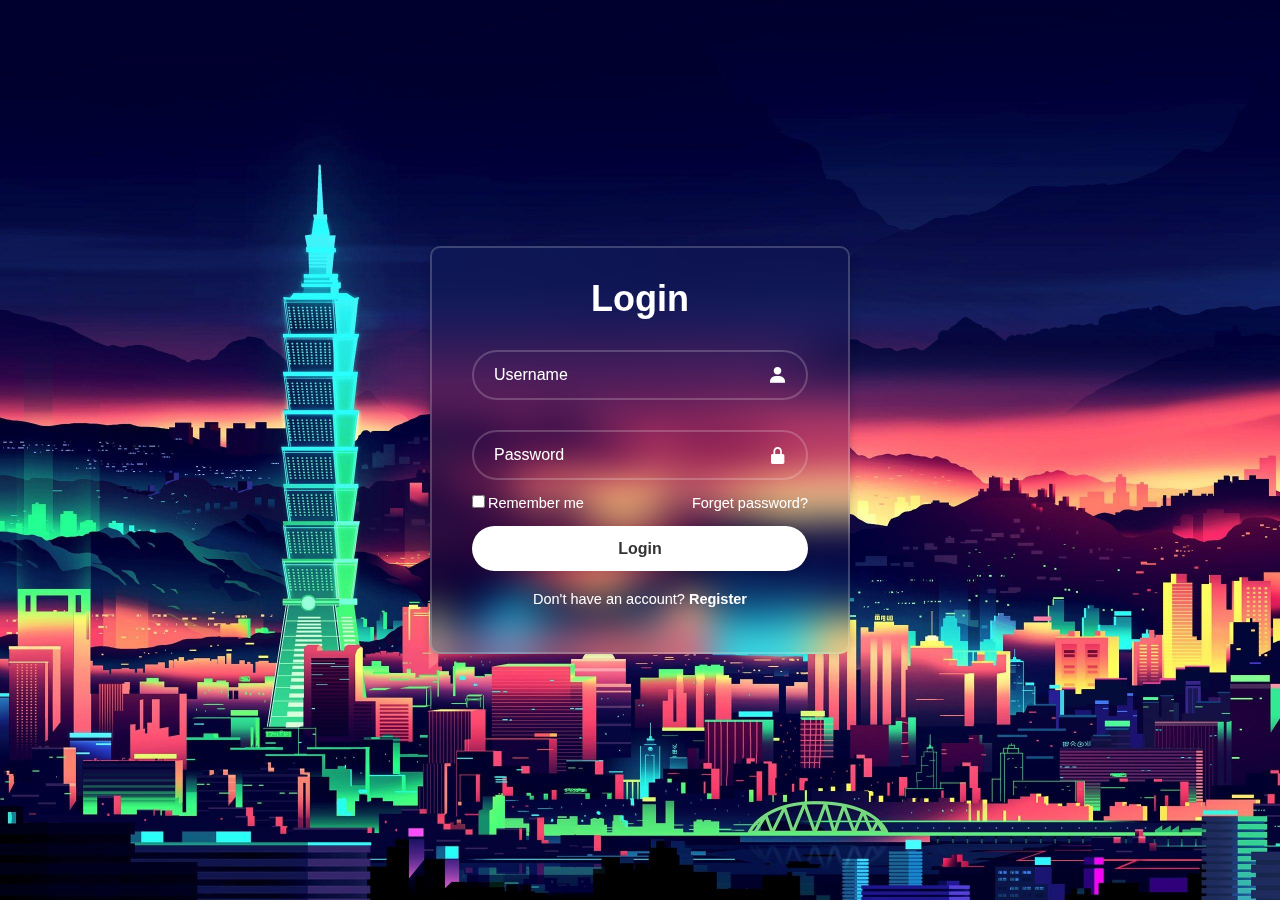
==== login.html @ bedb70e1 "add login" ====
<!DOCTYPE html>
<html lang="en">
<head>
    <meta charset="UTF-8">
    <meta http-equiv="X-UA-Compatible" content="IE=edge">
    <meta name="viewport" content="width=device-width, initial-scale=1.0">
    <title>login</title>
    <link rel="stylesheet" href="style.css">
    <link href='https://unpkg.com/boxicons@2.1.4/css/boxicons.min.css' rel='stylesheet'>
</head>
<body>
    
    <div class="wrapper">
        <form action="portfolio website/index.html">
            <h1>Login</h1>
            <div class="input-box">
                <input type="text" placeholder="Username" required>
                <i class='bx bxs-user'></i>
            </div>
            <div class="input-box">
                <input type="password" placeholder="Password" required>
                <i class='bx bxs-lock-alt' ></i>
            </div>
            <div class="remember-forgot">
                <label><input type="checkbox">Remember me</label>
                <a href="#">Forget password?</a>
            </div>

            <button type="submit" class="btn">Login</button>

            <div class="register-link">
                <p>Don't have an account? <a href="#">Register</a></p>
            </div>
        </form>
    </div>

</body>
</html>
---- style.css ----
* {
    margin: 0;
    padding: 0;
    box-sizing: border-box;
    font-family: 'Poppins', sans-serif;
}

body {
    display: flex;
    justify-content: center;
    align-items: center;
    min-height: 100vh;
    background: url("kota.jpg") no-repeat;
    background-size: cover;
    background-position: center;
}

.wrapper {
    width: 420px;
    background: transparent;
    border: 2px solid rgba(255, 255, 255, .2);
    backdrop-filter: blur(20px);
    box-shadow: 0 0 10px rgba(0, 0, 0, .2);
    color: #fff;
    border-radius: 10px;
    padding: 30px 40px;
}

.wrapper h1 {
    font-size: 36px;
    text-align: center;
}

.wrapper .input-box {
    position: relative;
    width: 100%;
    height: 50px;
    margin: 30px 0;
}

.input-box input {
    width: 100%;
    height: 100%;
    background: transparent;
    border: none;
    outline: none;
    border: 2px solid rgba(255, 255, 255, .2);
    border-radius: 40px;
    font-size: 16px;
    color: #fff;
    padding: 20px 45px 20px 20px;
}

.input-box input::placeholder {
    color: #fff;
}

.input-box i {
    position: absolute;
    right: 20px;
    top: 50%;
    transform: translateY(-50%);
    font-size: 20px;
}

.wrapper .remember-forgot {
    display: flex;
    justify-content: space-between;
    font-size: 14.5px;
    margin: -15px 0 15px;
}

.remember-forgot label input {
    accent-color: #fff;
    margin-right: 3px;
}

.remember-forgot a {
    color: #fff;
    text-decoration: none;
}

.remember-forgot a:hover {
    text-decoration: underline;
}

.wrapper .btn {
    width: 100%;
    height: 45px;
    background: #fff;
    border: none;
    outline: none;
    border-radius: 40px;
    box-shadow: 0 0 10px rgba(0, 0, 0, .1);
    cursor: pointer;
    font-size: 16px;
    color: #333;
    font-weight: 600;
}

.wrapper .register-link {
    font-size: 14.5px;
    text-align: center;
    margin: 20px 0 15px;
}

.register-link p a {
    color: #fff;
    text-decoration: none;
    font-weight: 600;
}
.register-link p a:hover {
    text-decoration: underline;
}
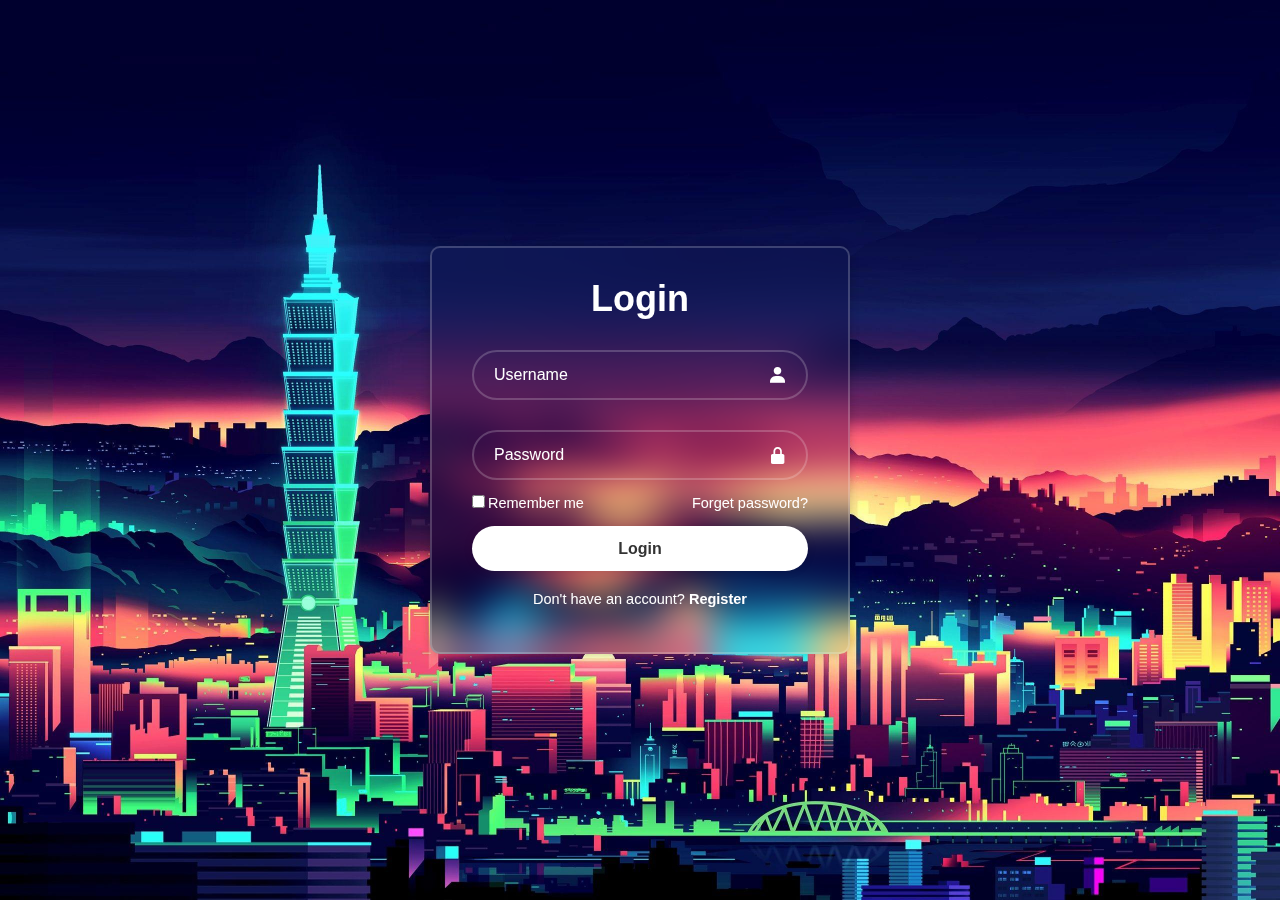
==== commit 5ed78b48: "change login" ====
--- a/login.html
+++ b/login.html
@@ -11,7 +11,7 @@
 <body>
     
     <div class="wrapper">
-        <form action="portfolio website/index.html">
+        <form action="https://raffi0125.github.io/portofolio-raffi/">
             <h1>Login</h1>
             <div class="input-box">
                 <input type="text" placeholder="Username" required>
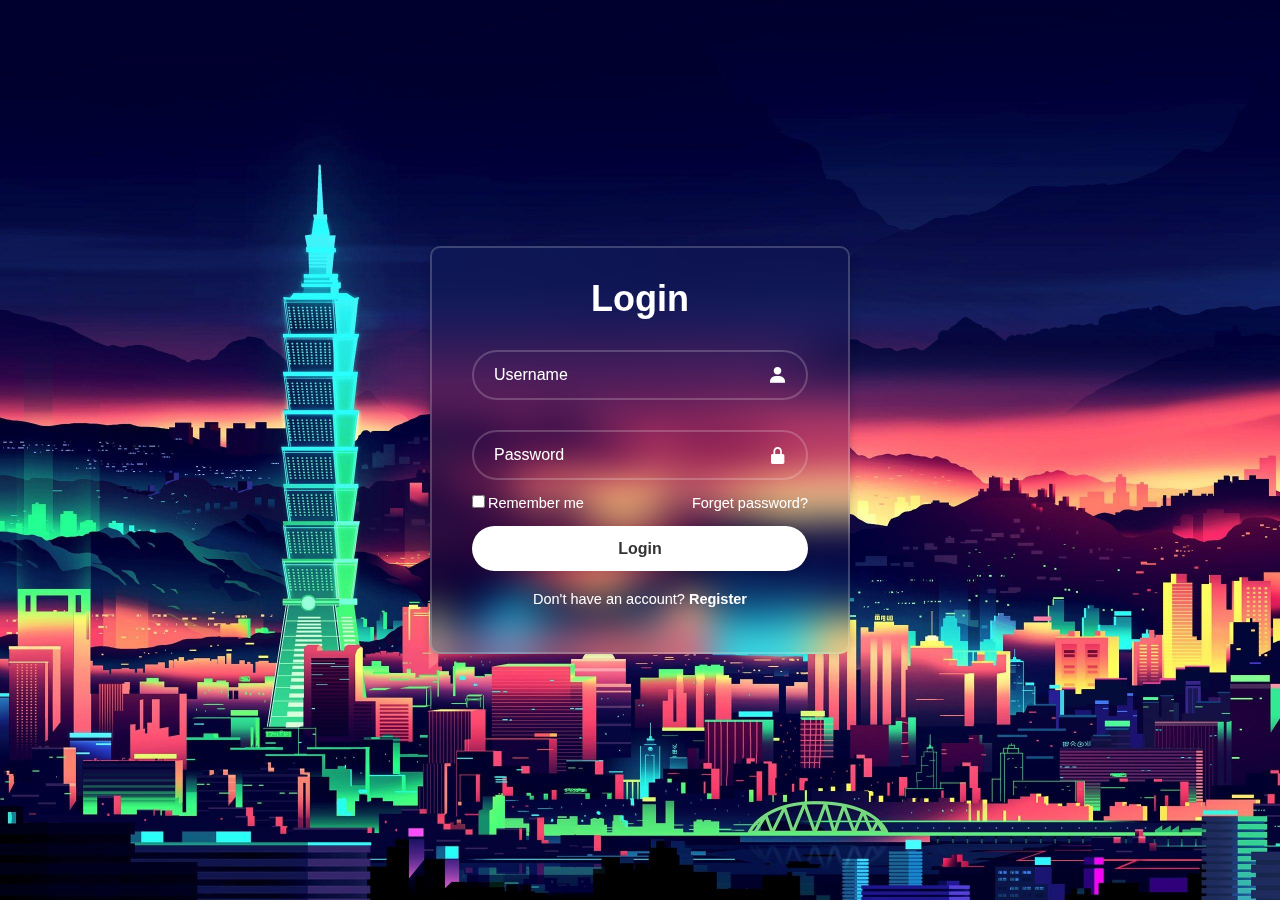
==== commit 8cf8739e: "change link" ====
--- a/login.html
+++ b/login.html
@@ -23,7 +23,7 @@
             </div>
             <div class="remember-forgot">
                 <label><input type="checkbox">Remember me</label>
-                <a href="#">Forget password?</a>
+                <a href="">Forget password?</a>
             </div>
 
             <button type="submit" class="btn">Login</button>
@@ -33,6 +33,5 @@
             </div>
         </form>
     </div>
-
 </body>
 </html>